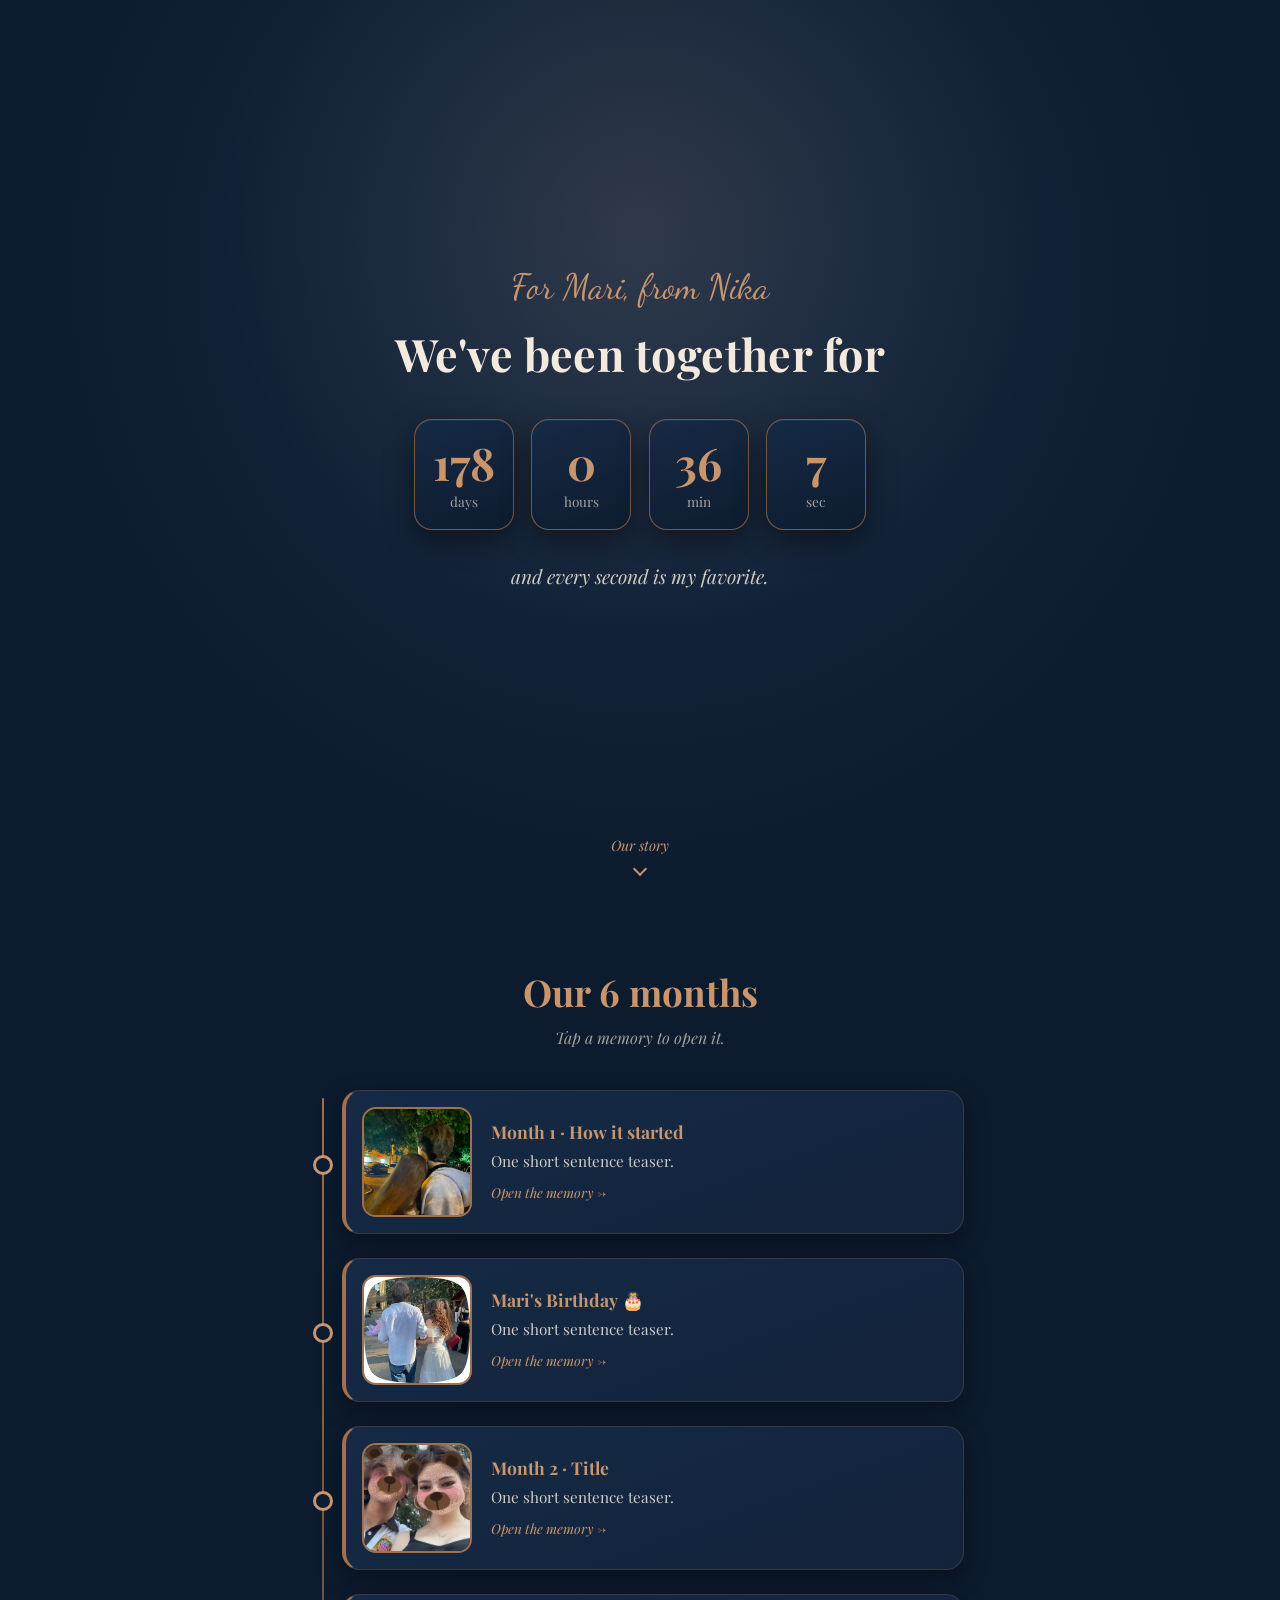
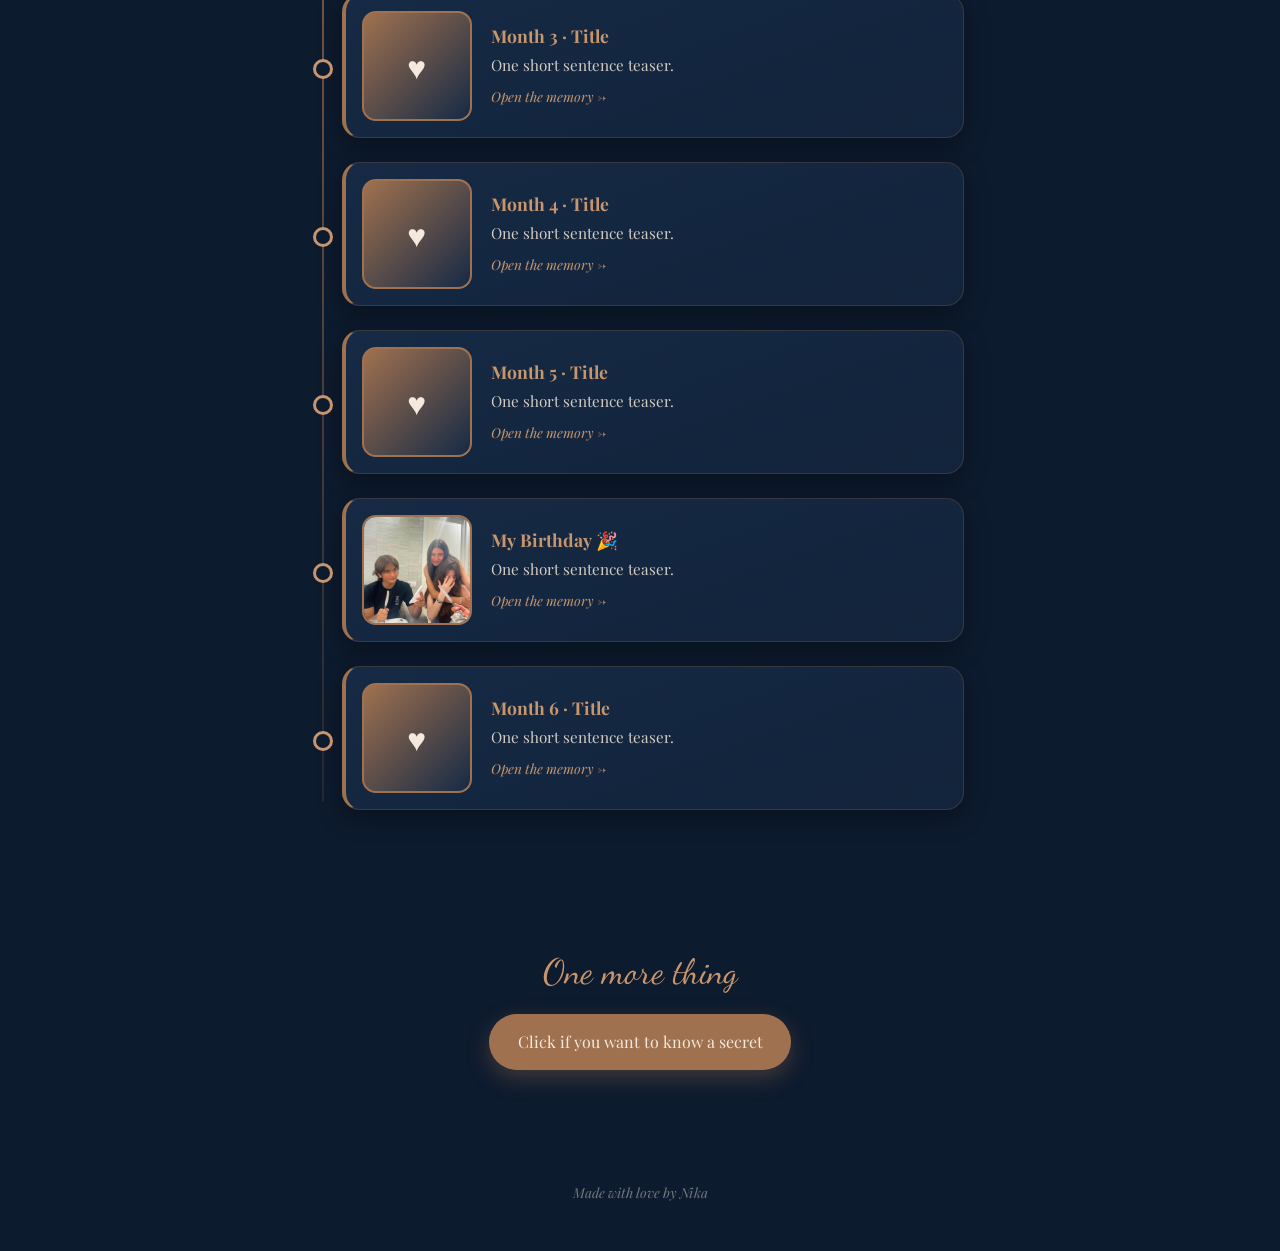
==== index.html @ 9b415a91 "first" ====
<!DOCTYPE html>
<html lang="en">
<head>
  <meta charset="UTF-8">
  <meta name="viewport" content="width=device-width, initial-scale=1">
  <meta name="theme-color" content="#0d1b2e">
  <title>For Mari ♥</title>
  <link rel="preconnect" href="https://fonts.googleapis.com">
  <link rel="preconnect" href="https://fonts.gstatic.com" crossorigin>
  <link href="https://fonts.googleapis.com/css2?family=Playfair+Display:wght@500;700&family=Dancing+Script:wght@600&display=swap" rel="stylesheet">
  <link rel="stylesheet" href="static/index/index.css">
</head>
<body>

  <section class="hero">
    <p class="script">For Mari, from Nika</p>
    <h1>We've been together for</h1>

    <div id="counter" aria-live="off">
      <div><span id="d">0</span><small>days</small></div>
      <div><span id="h">0</span><small>hours</small></div>
      <div><span id="m">0</span><small>min</small></div>
      <div><span id="s">0</span><small>sec</small></div>
    </div>

    <p class="sub">and every second is my favorite.</p>
    <a class="scroll-hint" href="#timeline" aria-label="Scroll to our story">
      <span>Our story</span>
      <i></i>
    </a>
  </section>

  <section class="timeline" id="timeline">
    <h2>Our 6 months</h2>
    <p class="timeline-intro">Tap a memory to open it.</p>

    <div class="timeline-list">

      <a class="card" href="memories/month1.html">
        <img src="media/photos/1.jpg" alt="Month 1" loading="lazy">
        <div class="card-text">
          <h3>Month 1 · How it started</h3>
          <p>One short sentence teaser.</p>
          <span class="more">Open the memory →</span>
        </div>
      </a>

      <a class="card" href="memories/birthday.html">
        <img src="media/photos/hb3.jpg" alt="Mari's birthday" loading="lazy">
        <div class="card-text">
          <h3>Mari's Birthday 🎂</h3>
          <p>One short sentence teaser.</p>
          <span class="more">Open the memory →</span>
        </div>
      </a>

      <a class="card" href="memories/month2.html">
        <img src="media/photos/mtawmninda.jpg" alt="Month 2" loading="lazy">
        <div class="card-text">
          <h3>Month 2 · Title</h3>
          <p>One short sentence teaser.</p>
          <span class="more">Open the memory →</span>
        </div>
      </a>

      <a class="card" href="memories/month3.html">
        <img src="media/photos/month3.jpg" alt="Month 3" loading="lazy">
        <div class="card-text">
          <h3>Month 3 · Title</h3>
          <p>One short sentence teaser.</p>
          <span class="more">Open the memory →</span>
        </div>
      </a>

      <a class="card" href="memories/month4.html">
        <img src="media/photos/month4.jpg" alt="Month 4" loading="lazy">
        <div class="card-text">
          <h3>Month 4 · Title</h3>
          <p>One short sentence teaser.</p>
          <span class="more">Open the memory →</span>
        </div>
      </a>

      <a class="card" href="memories/month5.html">
        <img src="media/photos/month5.jpg" alt="Month 5" loading="lazy">
        <div class="card-text">
          <h3>Month 5 · Title</h3>
          <p>One short sentence teaser.</p>
          <span class="more">Open the memory →</span>
        </div>
      </a>

      <a class="card" href="memories/chemihb.html">
        <img src="media/photos/hb1.jpg" alt="Nika's birthday" loading="lazy">
        <div class="card-text">
          <h3>My Birthday 🎉</h3>
          <p>One short sentence teaser.</p>
          <span class="more">Open the memory →</span>
        </div>
      </a>

      <a class="card" href="memories/month6.html">
        <img src="media/photos/month6.jpg" alt="Month 6" loading="lazy">
        <div class="card-text">
          <h3>Month 6 · Title</h3>
          <p>One short sentence teaser.</p>
          <span class="more">Open the memory →</span>
        </div>
      </a>


    </div>
  </section>

  <section class="secret">
    <p class="script">One more thing</p>
    <button id="secretBtn" type="button">Click if you want to know a secret</button>
    <p id="secretMsg" class="hidden">Mari, thank you for being you. I'm so lucky. ♥</p>
  </section>

  <footer>Made with love by Nika</footer>

  <script src="static/index/index.js"></script>
</body>
</html>
---- static/index/index.css ----
:root {
  --navy: #0d1b2e;
  --navy-light: #162a45;
  --navy-deep: #091422;
  --brown: #a0714f;
  --brown-light: #c8956d;
  --cream: #f3e9dc;
  --radius: 18px;
}

* { box-sizing: border-box; margin: 0; }
html { scroll-behavior: smooth; }

body {
  background: var(--navy);
  color: var(--cream);
  font-family: 'Playfair Display', serif;
  text-align: center;
  line-height: 1.5;
  -webkit-font-smoothing: antialiased;
}

a:focus-visible, button:focus-visible {
  outline: 2px solid var(--brown-light);
  outline-offset: 4px;
}

/* ---------- HERO ---------- */
.hero {
  position: relative;
  min-height: 100vh;
  min-height: 100svh;
  display: flex; flex-direction: column; justify-content: center; align-items: center;
  padding: 2rem 1rem 5rem;
  background:
    radial-gradient(circle at 50% 25%, rgba(200,149,109,.14), transparent 45%),
    radial-gradient(circle at 50% 30%, var(--navy-light), var(--navy) 70%);
  overflow: hidden;
}
.script {
  font-family: 'Dancing Script', cursive;
  font-size: clamp(1.7rem, 5vw, 2.2rem);
  color: var(--brown-light);
}
.hero h1 {
  font-size: clamp(1.6rem, 5.5vw, 2.8rem);
  margin: .4rem 0 2rem;
  letter-spacing: .01em;
}

#counter { display: flex; gap: clamp(.6rem, 2vw, 1.1rem); flex-wrap: wrap; justify-content: center; }
#counter div {
  background: linear-gradient(160deg, rgba(22,42,69,.9), rgba(13,27,46,.9));
  border: 1px solid rgba(160,113,79,.7);
  border-radius: var(--radius);
  padding: 1.1rem 1rem;
  min-width: clamp(72px, 20vw, 100px);
  box-shadow: 0 10px 30px rgba(0,0,0,.45), inset 0 1px 0 rgba(255,255,255,.05);
}
#counter span {
  display: block;
  font-size: clamp(1.9rem, 6vw, 2.8rem);
  font-weight: 700;
  color: var(--brown-light);
  font-variant-numeric: tabular-nums;
  line-height: 1.1;
}
#counter small { display: block; margin-top: .25rem; color: var(--cream); opacity: .65; font-size: .85rem; }

.sub { margin-top: 2rem; font-style: italic; opacity: .85; font-size: clamp(1rem, 3vw, 1.2rem); }

.scroll-hint {
  position: absolute; bottom: 1.6rem; left: 50%; transform: translateX(-50%);
  display: flex; flex-direction: column; align-items: center; gap: .5rem;
  color: var(--brown-light); text-decoration: none; font-size: .9rem; font-style: italic;
}
.scroll-hint i {
  width: 10px; height: 10px;
  border-right: 2px solid var(--brown-light); border-bottom: 2px solid var(--brown-light);
  transform: rotate(45deg);
  animation: nudge 1.8s ease-in-out infinite;
}
@keyframes nudge { 50% { transform: rotate(45deg) translate(4px, 4px); } }

/* ---------- TIMELINE ---------- */
.timeline { max-width: 680px; margin: 0 auto; padding: 4rem 1rem 3rem; }
.timeline h2 { font-size: clamp(1.7rem, 5vw, 2.3rem); color: var(--brown-light); }
.timeline-intro { opacity: .65; font-style: italic; margin: .4rem 0 2.5rem; }

.timeline-list { position: relative; padding-left: 1.6rem; }
.timeline-list::before {
  content: ""; position: absolute; left: 6px; top: 8px; bottom: 8px; width: 2px;
  background: linear-gradient(var(--brown), rgba(160,113,79,.15));
  border-radius: 2px;
}

.card {
  position: relative;
  display: flex; align-items: center; gap: 1.2rem; text-align: left;
  background: linear-gradient(160deg, var(--navy-light), #12233a);
  border: 1px solid rgba(160,113,79,.25);
  border-left: 4px solid var(--brown);
  border-radius: var(--radius);
  padding: 1rem;
  margin-bottom: 1.5rem;
  box-shadow: 0 8px 24px rgba(0,0,0,.35);
  color: inherit; text-decoration: none;
  opacity: 0; transform: translateY(30px);
  transition: opacity .8s, transform .8s, box-shadow .25s, border-color .25s;
}
.card::before {
  content: ""; position: absolute; left: -2.05rem; top: 50%;
  width: 14px; height: 14px; margin-top: -7px;
  background: var(--navy); border: 3px solid var(--brown-light); border-radius: 50%;
}
.card.show { opacity: 1; transform: none; }
.card.show:hover {
  transform: translateY(-4px);
  border-color: var(--brown-light);
  box-shadow: 0 14px 34px rgba(0,0,0,.5);
  transition: transform .25s, box-shadow .25s, border-color .25s;
}

.card img {
  width: 110px; height: 110px; object-fit: cover; flex-shrink: 0;
  border-radius: 14px; border: 2px solid var(--brown);
  background: var(--navy-deep);
}
.card h3 { color: var(--brown-light); font-size: 1.1rem; margin-bottom: .3rem; }
.card p { opacity: .85; font-size: .95rem; }
.more { display: inline-block; margin-top: .6rem; color: var(--brown-light); font-size: .85rem; font-style: italic; }

/* ---------- SECRET ---------- */
.secret { padding: 4rem 1rem 5rem; }
.secret .script { margin-bottom: 1rem; }

button {
  background: var(--brown); color: var(--cream); border: 0;
  padding: 1rem 1.8rem; border-radius: 999px; font: inherit; cursor: pointer;
  box-shadow: 0 8px 22px rgba(160,113,79,.35);
  transition: background .2s, transform .2s, box-shadow .2s;
}
button:hover { background: var(--brown-light); transform: scale(1.05); box-shadow: 0 10px 28px rgba(200,149,109,.4); }
button:active { transform: scale(.98); }

.hidden { display: none; }
#secretMsg { margin: 2rem auto 0; max-width: 480px; font-size: 1.35rem; line-height: 1.6; color: var(--brown-light); animation: appear 1s ease both; }
@keyframes appear { from { opacity: 0; transform: translateY(12px); } }

footer { padding: 2rem 1rem 3rem; font-size: .85rem; opacity: .45; font-style: italic; }

.heart { position: fixed; bottom: -30px; font-size: 24px; animation: rise 3s linear forwards; pointer-events: none; z-index: 50; }
@keyframes rise { to { transform: translateY(-110vh); opacity: 0; } }

/* ---------- MOBILE ---------- */
@media (max-width: 480px) {
  .card { gap: .9rem; padding: .8rem; }
  .card img { width: 84px; height: 84px; }
  .card h3 { font-size: 1rem; }
  .card p { font-size: .88rem; }
  .timeline-list { padding-left: 1.4rem; }
  .card::before { left: -1.85rem; }
}

/* ---------- REDUCED MOTION ---------- */
@media (prefers-reduced-motion: reduce) {
  html { scroll-behavior: auto; }
  .card { opacity: 1; transform: none; transition: none; }
  .scroll-hint i, #secretMsg { animation: none; }
}

/* ---------- photo fallback (shown if a picture file is missing) ---------- */
.photo-fallback {
  display: flex; align-items: center; justify-content: center;
  background: linear-gradient(135deg, var(--brown), var(--navy-light));
  color: var(--cream);
}
.card .photo-fallback {
  width: 110px; height: 110px; flex-shrink: 0; font-size: 2rem;
  border-radius: 14px; border: 2px solid var(--brown);
}
@media (max-width: 480px) { .card .photo-fallback { width: 84px; height: 84px; } }
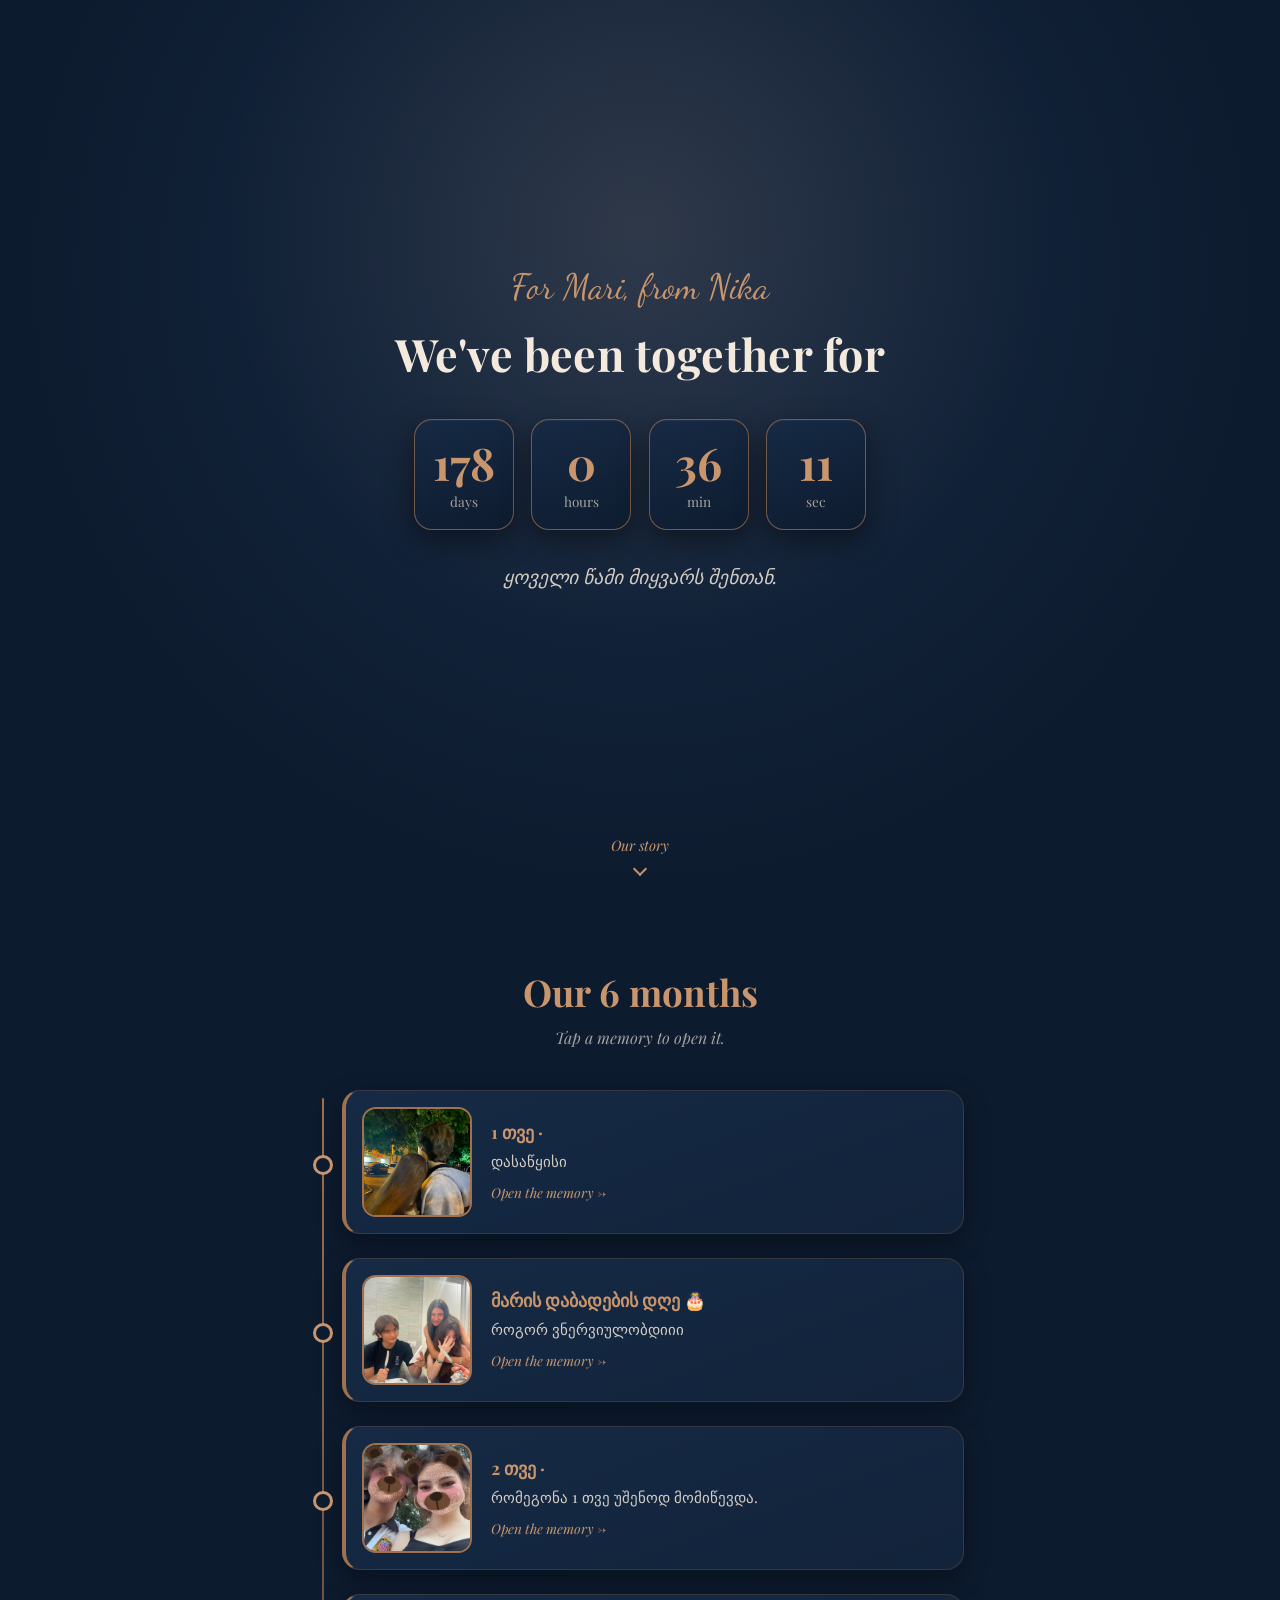
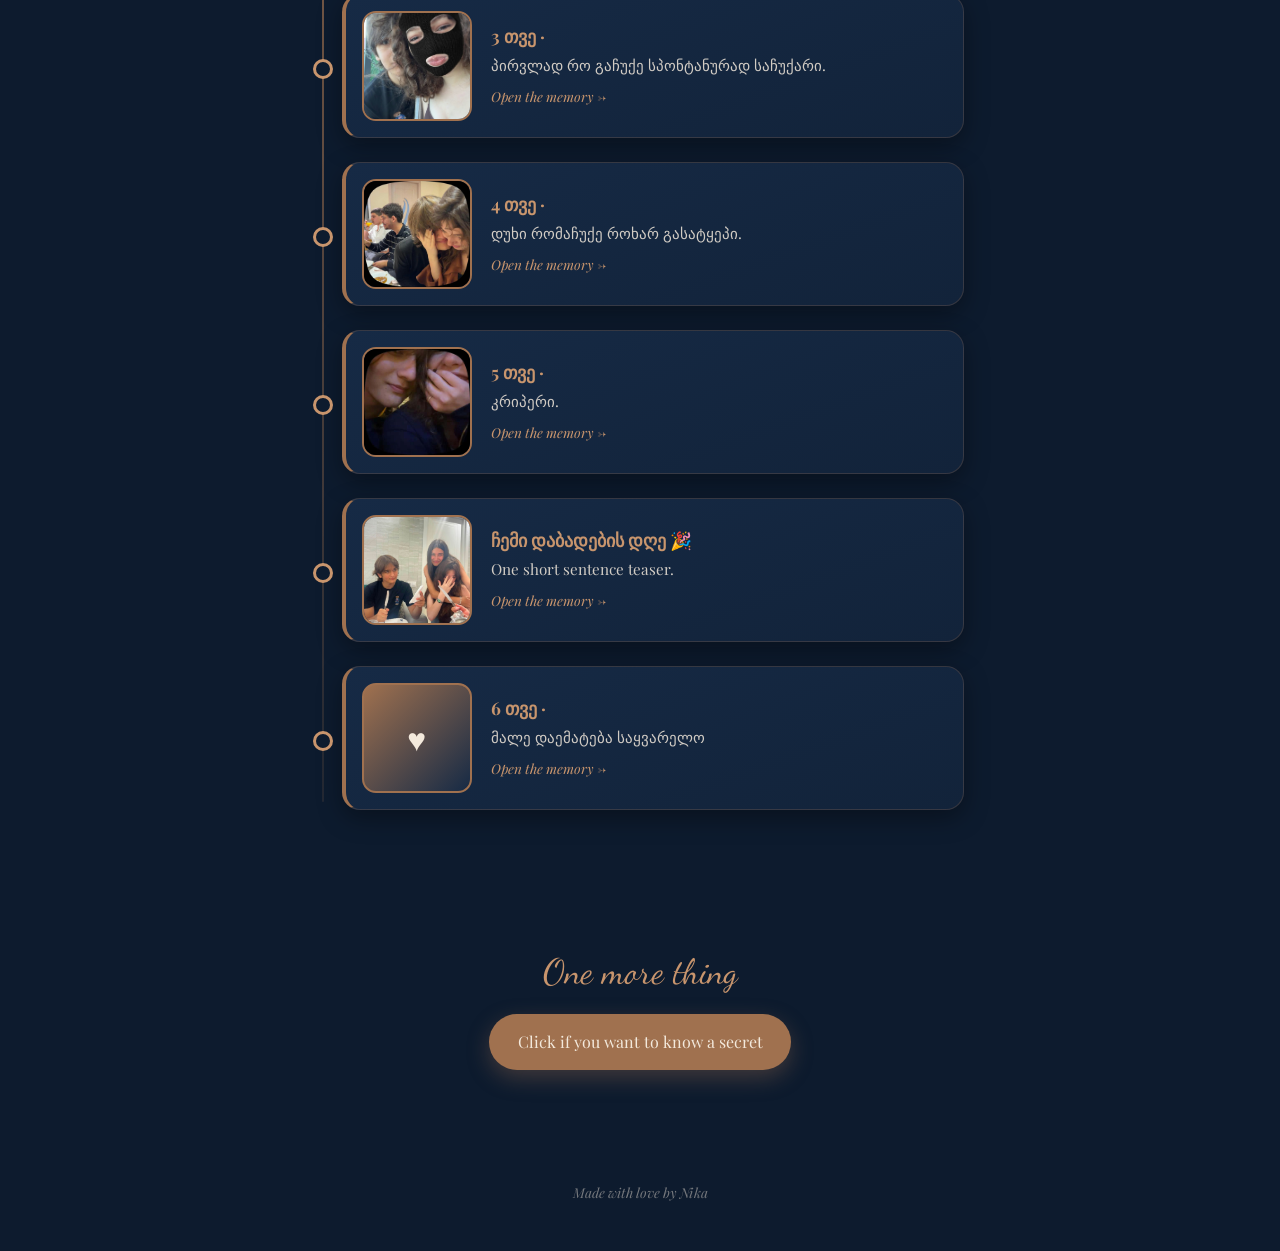
==== commit 1220f864: "12" ====
--- a/index.html
+++ b/index.html
@@ -23,7 +23,7 @@
       <div><span id="s">0</span><small>sec</small></div>
     </div>
 
-    <p class="sub">and every second is my favorite.</p>
+    <p class="sub">ყოველი წამი მიყვარს შენთან.</p>
     <a class="scroll-hint" href="#timeline" aria-label="Scroll to our story">
       <span>Our story</span>
       <i></i>
@@ -39,17 +39,17 @@
       <a class="card" href="memories/month1.html">
         <img src="media/photos/1.jpg" alt="Month 1" loading="lazy">
         <div class="card-text">
-          <h3>Month 1 · How it started</h3>
-          <p>One short sentence teaser.</p>
+          <h3>1 თვე · </h3>
+          <p>დასაწყისი</p>
           <span class="more">Open the memory →</span>
         </div>
       </a>
 
       <a class="card" href="memories/birthday.html">
-        <img src="media/photos/hb3.jpg" alt="Mari's birthday" loading="lazy">
+        <img src="media/photos/hb1.jpg" alt="Mari's birthday" loading="lazy">
         <div class="card-text">
-          <h3>Mari's Birthday 🎂</h3>
-          <p>One short sentence teaser.</p>
+          <h3>მარის დაბადების დღე 🎂</h3>
+          <p>როგორ ვნერვიულობდიიი</p>
           <span class="more">Open the memory →</span>
         </div>
       </a>
@@ -57,35 +57,35 @@
       <a class="card" href="memories/month2.html">
         <img src="media/photos/mtawmninda.jpg" alt="Month 2" loading="lazy">
         <div class="card-text">
-          <h3>Month 2 · Title</h3>
-          <p>One short sentence teaser.</p>
+          <h3>2 თვე ·</h3>
+          <p>რომეგონა 1 თვე უშენოდ მომიწევდა.</p>
           <span class="more">Open the memory →</span>
         </div>
       </a>
 
       <a class="card" href="memories/month3.html">
-        <img src="media/photos/month3.jpg" alt="Month 3" loading="lazy">
+        <img src="media/photos/3.jpg" alt="Month 3" loading="lazy">
         <div class="card-text">
-          <h3>Month 3 · Title</h3>
-          <p>One short sentence teaser.</p>
+          <h3>3 თვე ·</h3>
+          <p>პირვლად რო გაჩუქე სპონტანურად საჩუქარი.</p>
           <span class="more">Open the memory →</span>
         </div>
       </a>
 
       <a class="card" href="memories/month4.html">
-        <img src="media/photos/month4.jpg" alt="Month 4" loading="lazy">
+        <img src="media/photos/4(1).jpg" alt="Month 4" loading="lazy">
         <div class="card-text">
-          <h3>Month 4 · Title</h3>
-          <p>One short sentence teaser.</p>
+          <h3>4 თვე ·</h3>
+          <p>დუხი რომაჩუქე როხარ გასატყეპი.</p>
           <span class="more">Open the memory →</span>
         </div>
       </a>
 
       <a class="card" href="memories/month5.html">
-        <img src="media/photos/month5.jpg" alt="Month 5" loading="lazy">
+        <img src="media/photos/5.jpg" alt="Month 5" loading="lazy">
         <div class="card-text">
-          <h3>Month 5 · Title</h3>
-          <p>One short sentence teaser.</p>
+          <h3>5 თვე ·</h3>
+          <p>კრიპერი.</p>
           <span class="more">Open the memory →</span>
         </div>
       </a>
@@ -93,7 +93,7 @@
       <a class="card" href="memories/chemihb.html">
         <img src="media/photos/hb1.jpg" alt="Nika's birthday" loading="lazy">
         <div class="card-text">
-          <h3>My Birthday 🎉</h3>
+          <h3>ჩემი დაბადების დღე 🎉</h3>
           <p>One short sentence teaser.</p>
           <span class="more">Open the memory →</span>
         </div>
@@ -102,8 +102,8 @@
       <a class="card" href="memories/month6.html">
         <img src="media/photos/month6.jpg" alt="Month 6" loading="lazy">
         <div class="card-text">
-          <h3>Month 6 · Title</h3>
-          <p>One short sentence teaser.</p>
+          <h3>6 თვე ·</h3>
+          <p>მალე დაემატება საყვარელო</p>
           <span class="more">Open the memory →</span>
         </div>
       </a>
